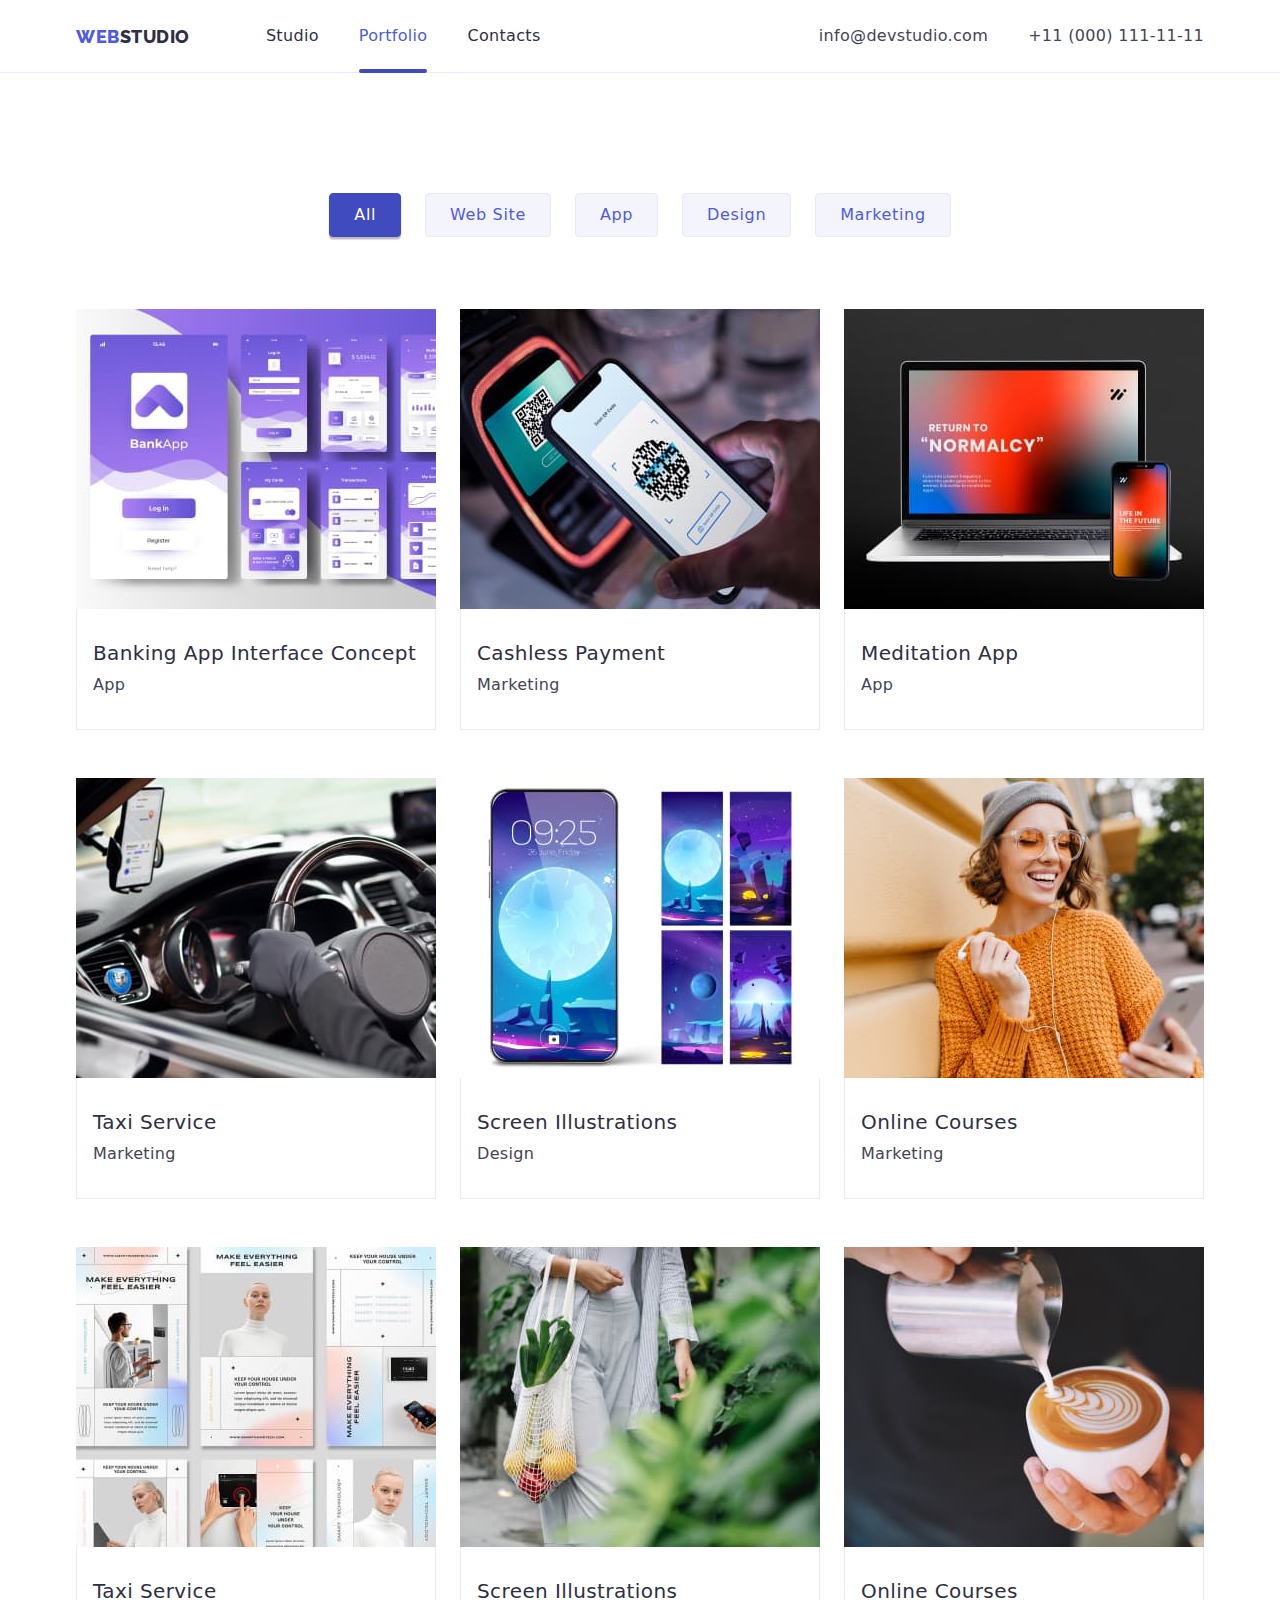
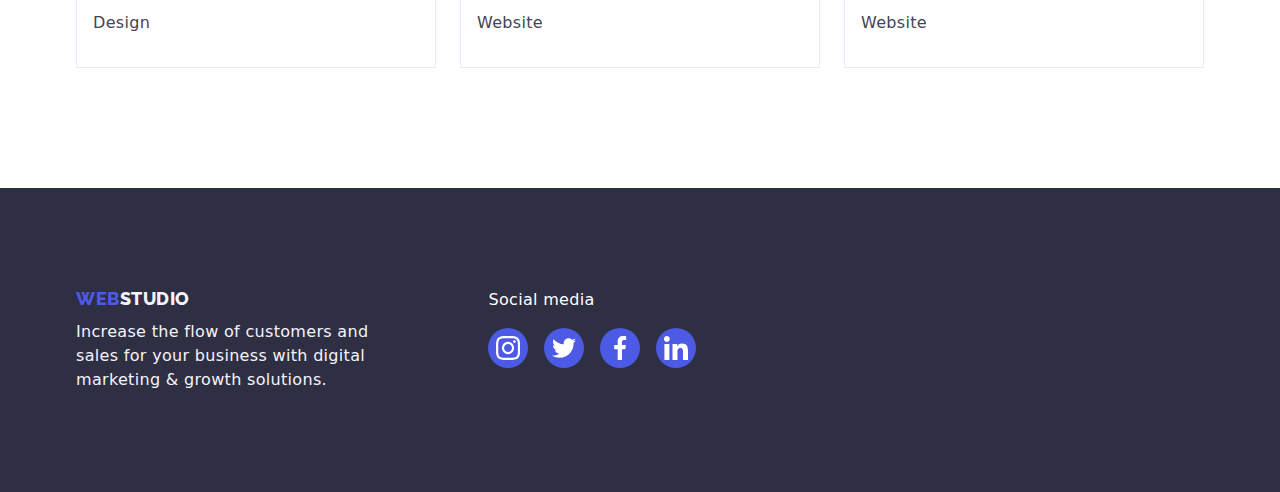
==== portfolio.html @ df626da4 "Initial commit" ====
<!DOCTYPE html>
<html lang="en">
  <head>
    <meta charset="UTF-8" />
    <meta name="viewport" content="width=device-width, initial-scale=1.0" />
    <title>Document</title>
    <link rel="stylesheet" href="./css/styles.css" />
    <link
      href="https://fonts.googleapis.com/css2?family=Raleway:wght@800&family=Roboto:wght@400;500;700;900&display=swap"
      rel="stylesheet"
    />
    <link
      rel="stylesheet"
      href="https://cdnjs.cloudflare.com/ajax/libs/modern-normalize/2.0.0/modern-normalize.min.css"
    />
  </head>
  <!-- This is header -->
  <body>
    <!--This is header-->
    <header class="header">
      <div class="container header-container">
        <!-- Navigation Bar -->
        <nav class="header-navigation">
          <a class="header-logo links" href="./index.html">
            <span class="web-logo">WEB</span
            ><span class="studio-logo">STUDIO </span>
          </a>

          <ul class="header-list lists">
            <li class="header-item">
              <a class="header-link links" href="./index.html">Studio</a>
            </li>
            <li class="header-item">
              <a class="header-link links current" href="./portfolio.html"
                >Portfolio</a
              >
            </li>
            <li class="header-item">
              <a class="header-link links" href="#">Contacts</a>
            </li>
          </ul>
        </nav>

        <ul class="header-address lists">
          <li>
            <a
              class="header-address-link links"
              href="mailto:info@devstudio.com"
              >info@devstudio.com</a
            >
          </li>
          <li>
            <a class="header-address-link links" href="tel:+110001111111"
              >+11 (000) 111-11-11</a
            >
          </li>
        </ul>
      </div>
    </header>
    <!-- This is main -->
    <main>
      <section class="section">
        <div class="container filter-containter">
          <ul class="filter lists">
            <li>
              <button class="filter-item active" type="button">All</button>
            </li>
            <li><button class="filter-item" type="button">Web Site</button></li>
            <li><button class="filter-item" type="button">App</button></li>
            <li><button class="filter-item" type="button">Design</button></li>
            <li>
              <button class="filter-item" type="button">Marketing</button>
            </li>
          </ul>
          <ul class="project lists">
            <li class="project-item">
              <a href="#" class="project-link links">
                <div class="project-cover-wrap">
                  <img
                    src="./images/project-card-1-1.jpg"
                    alt="banking app"
                    width="360"
                  />
                  <p class="project-cover-text">
                    14 Stylish and User-Friendly App Design Concepts · Task
                    Manager App · Calorie Tracker App · Exotic Fruit Ecommerce
                    App · Cloud Storage App
                  </p>
                </div>
                <div class="project-description">
                  <h3 class="project-title titles">
                    Banking App Interface Concept
                  </h3>
                  <p class="project-bottom-text bottom-text">App</p>
                </div>
              </a>
            </li>
            <li class="project-item">
              <a href="#" class="project-link links">
                <div class="project-cover-wrap">
                  <img
                    src="./images/project-card-1-2.jpg"
                    alt="cashless payment"
                    width="360"
                  />
                  <p class="project-cover-text">
                    14 Stylish and User-Friendly App Design Concepts · Task
                    Manager App · Calorie Tracker App · Exotic Fruit Ecommerce
                    App · Cloud Storage App
                  </p>
                </div>
                <div class="project-description">
                  <h3 class="project-title titles">Cashless Payment</h3>
                  <p class="project-bottom-text bottom-text">Marketing</p>
                </div>
              </a>
            </li>

            <li class="project-item">
              <a href="#" class="project-link links">
                <div class="project-cover-wrap">
                  <img
                    src="./images/project-card-1-3.jpg"
                    alt="meditation app"
                    width="360"
                  />
                  <p class="project-cover-text">
                    14 Stylish and User-Friendly App Design Concepts · Task
                    Manager App · Calorie Tracker App · Exotic Fruit Ecommerce
                    App · Cloud Storage App
                  </p>
                </div>
                <div class="project-description">
                  <h3 class="project-title titles">Meditation App</h3>
                  <p class="project-bottom-text bottom-text">App</p>
                </div>
              </a>
            </li>

            <li class="project-item">
              <a href="#" class="project-link links">
                <div class="project-cover-wrap">
                  <img
                    src="./images/project-card-2-1.jpg"
                    alt="taxi service"
                    width="360"
                  />
                  <p class="project-cover-text">
                    14 Stylish and User-Friendly App Design Concepts · Task
                    Manager App · Calorie Tracker App · Exotic Fruit Ecommerce
                    App · Cloud Storage App
                  </p>
                </div>
                <div class="project-description">
                  <h3 class="project-title titles">Taxi Service</h3>
                  <p class="project-bottom-text bottom-text">Marketing</p>
                </div>
              </a>
            </li>

            <li class="project-item">
              <a href="#" class="project-link links">
                <div class="project-cover-wrap">
                  <img
                    src="./images/project-card-2-2.jpg"
                    alt="screen illustrations"
                    width="360"
                  />
                  <p class="project-cover-text">
                    14 Stylish and User-Friendly App Design Concepts · Task
                    Manager App · Calorie Tracker App · Exotic Fruit Ecommerce
                    App · Cloud Storage App
                  </p>
                </div>
                <div class="project-description">
                  <h3 class="project-title titles">Screen Illustrations</h3>
                  <p class="project-bottom-text bottom-text">Design</p>
                </div>
              </a>
            </li>

            <li class="project-item">
              <a href="#" class="project-link links">
                <div class="project-cover-wrap">
                  <img
                    src="./images/project-card-2-3.jpg"
                    alt="online courses"
                    width="360"
                  />
                  <p class="project-cover-text">
                    14 Stylish and User-Friendly App Design Concepts · Task
                    Manager App · Calorie Tracker App · Exotic Fruit Ecommerce
                    App · Cloud Storage App
                  </p>
                </div>
                <div class="project-description">
                  <h3 class="project-title titles">Online Courses</h3>
                  <p class="project-bottom-text bottom-text">Marketing</p>
                </div>
              </a>
            </li>

            <li class="project-item">
              <a href="#" class="project-link links">
                <div class="project-cover-wrap">
                  <img
                    src="./images/project-card-3-1.jpg"
                    alt="instagram concept"
                    width="360"
                  />
                  <p class="project-cover-text">
                    14 Stylish and User-Friendly App Design Concepts · Task
                    Manager App · Calorie Tracker App · Exotic Fruit Ecommerce
                    App · Cloud Storage App
                  </p>
                </div>
                <div class="project-description">
                  <h3 class="project-title titles">Taxi Service</h3>
                  <p class="project-bottom-text bottom-text">Design</p>
                </div>
              </a>
            </li>

            <li class="project-item">
              <a href="#" class="project-link links">
                <div class="project-cover-wrap">
                  <img
                    src="./images/project-card-3-2.jpg"
                    alt="organic food"
                    width="360"
                  />
                  <p class="project-cover-text">
                    14 Stylish and User-Friendly App Design Concepts · Task
                    Manager App · Calorie Tracker App · Exotic Fruit Ecommerce
                    App · Cloud Storage App
                  </p>
                </div>
                <div class="project-description">
                  <h3 class="project-title titles">Screen Illustrations</h3>
                  <p class="project-bottom-text bottom-text">Website</p>
                </div>
              </a>
            </li>

            <li class="project-item">
              <a href="#" class="project-link links">
                <div class="project-cover-wrap">
                  <img
                    src="./images/project-card-3-3.jpg"
                    alt="fresh coffee"
                    width="360"
                  />
                  <p class="project-cover-text">
                    14 Stylish and User-Friendly App Design Concepts · Task
                    Manager App · Calorie Tracker App · Exotic Fruit Ecommerce
                    App · Cloud Storage App
                  </p>
                </div>
                <div class="project-description">
                  <h3 class="project-title titles">Online Courses</h3>
                  <p class="project-bottom-text bottom-text">Website</p>
                </div>
              </a>
            </li>
          </ul>
        </div>
      </section>
    </main>
    <!--This is footer-->
    <footer class="footer-section">
      <div class="container footer-container">
        <div>
          <a class="header-logo links" href="./index.html">
            <span class="web-logo">WEB</span
            ><span class="studio-logo studio-footer">STUDIO </span>
          </a>

          <p class="footer-bottom-text bottom-text">
            Increase the flow of customers and<br />
            sales for your business with digital<br />
            marketing & growth solutions.
          </p>
        </div>
        <div class="footer-social-media">
          <p class="footer-social-media-text">Social media</p>
          <ul class="footer-social-list lists">
            <li class="footer-icon-item">
              <a href="#" class="footer-social-link links">
                <svg class="footer-social-icon" width="24" height="24">
                  <use href="./images/icon.svg#instagram"></use>
                </svg>
              </a>
            </li>

            <li class="footer-icon-item">
              <a href="#" class="footer-social-link links">
                <svg class="footer-social-icon" width="24" height="24">
                  <use href="./images/icon.svg#twitter"></use>
                </svg>
              </a>
            </li>

            <li class="footer-icon-item">
              <a href="#" class="footer-social-link links">
                <svg class="footer-social-icon" width="24" height="24">
                  <use href="./images/icon.svg#facebook"></use>
                </svg>
              </a>
            </li>

            <li class="footer-icon-item">
              <a href="#" class="footer-social-link links">
                <svg class="footer-social-icon" width="24" height="24">
                  <use href="./images/icon.svg#linkedin"></use>
                </svg>
              </a>
            </li>
          </ul>
        </div>
      </div>
    </footer>
  </body>
</html>
---- css/styles.css ----
body {
  font-family: 'Roboto';
  font-size: 16px;
  font-style: normal;
  font-weight: 400;
  line-height: 24px;
  letter-spacing: 0.32px;
}

img {
  display: block;
  max-width: 100%;
  height: auto;
}

h1,
h2,
h3,
h4,
h5,
h6,
p,
ul {
  margin: 0;
  padding: 0;
}

:root {
  --iriscolor: #4d5ae5;
  --navyblue: #2e2f42;
  --navcolor: black;
  --oceancolor: #404bbf;
  --whitecolor: #ffffff;
  --slatecolor: #434455;
  --cornflowercolor: #e7e9fc;
  --cloudcolor: #f4f4fd;
  --greencolor: #31d0aa;
  --lightslatecolor: #8e8f99;
  --navybluemodalcolor: #2e2f42;
  --greycolor: #2e2f42;
  --dairycolor: #fcfcfc;
  --blackcolor: rgba(0, 0, 0, 0.2);
}

.lists {
  list-style-type: none;
  padding: 0;
}

.links {
  text-decoration: none;
}

.web-logo {
  color: var(--iriscolor);
}

.studio-logo {
  color: var(--navyblue);
}

.studio-footer {
  color: var(--cloudcolor);
}

.container {
  margin: 0 auto;
  width: 1158px;
  padding: 0 15px;
}

.section {
  padding: 120px 0;
}

.section-no-top-padding {
  padding-top: 0;
}

.section-grey {
  background-color: var(--cloudcolor);
}

.titles {
  font-size: 20px;
  font-weight: 500;
  letter-spacing: 0.4px;
  color: var(--navyblue);
  margin-bottom: 8px;
}

.bottom-text {
  color: var(--slatecolor);
}

.header-logo {
  color: var(--navyblue, #2e2f42);
  font-family: Raleway;
  font-size: 18px;
  font-weight: 800;
  line-height: 21px;
  letter-spacing: 0.54px;
  text-transform: uppercase;
}

.header-address-link {
  color: var(--slatecolor);
  padding: 24px 0;
  display: block;
  transition: color 250ms cubic-bezier(0.4, 0, 0.2, 1);
}

.header-address-link:hover,
.header-address-link:focus {
  color: var(--oceancolor);
}

.header-link {
  color: var(--navyblue);
  font-weight: 500;
  letter-spacing: 0.32px;
  padding: 24px 0;
  display: block;
  transition: color 250ms cubic-bezier(0.4, 0, 0.2, 1);
  position: relative;
}

.header-link::after {
  content: '';
  position: absolute;
  left: 0;
  bottom: -1px;
  border-radius: 2px;
  border: 2px solid var(--oceancolor);
  background-color: var(--oceancolor);
  width: 100%;
  transform: scaleX(0);
  transition: transform 250ms cubic-bezier(0.4, 0, 0.2, 1);
}

.header-link.links.current::after {
  content: '';
  position: absolute;
  left: 0;
  bottom: -1px;
  border-radius: 2px;
  border: 2px solid var(--oceancolor);
  background-color: var(--oceancolor);
  width: 100%;
  transform: scaleX(1);
  transition: transform 250ms cubic-bezier(0.4, 0, 0.2, 1);
}

.header-link:hover::after {
  transform: scaleX(1);
}

.current {
  color: var(--iriscolor);
}

.header-link:hover,
.header-link:focus,
.header-link:active {
  color: var(--oceancolor);
}

.header {
  border-bottom: 1px solid var(--cornflower, #e7e9fc);
}

.header-container {
  display: flex;
  justify-content: space-between;
}

.header-navigation {
  display: flex;
  align-items: center;
}

.header-list {
  display: flex;
  gap: 40px;
  margin-left: 76px;
}

.header-address {
  display: flex;
  gap: 40px;
  align-items: center;
}

.hero-section {
  padding: 188px 0;
  background-image: linear-gradient(
      to right,
      rgba(46, 47, 66, 0.7),
      rgba(46, 47, 66, 0.7)
    ),
    url(../images/hero-bg.jpg);
  background-repeat: no-repeat;
  background-position: center;
  background-size: cover;
  text-align: center;
  display: flex;
  align-items: center;
  justify-content: center;
}

.hero-title {
  color: var(--whitecolor);
  font-size: 56px;
  font-weight: 700;
  line-height: 60px;
  letter-spacing: 1.12px;
  margin-bottom: 40px;
}

.hero-button {
  border-radius: 4px;
  background: var(--iris, #4d5ae5);
  box-shadow: 0px 4px 4px 0px rgba(0, 0, 0, 0.15);
  color: var(--white, #fff);
  font-weight: 500;
  letter-spacing: 0.64px;
  border: none;
  cursor: pointer;
  font-family: inherit;
  font-size: 16px;
  padding: 16px 32px;
  transition: background-color 250ms cubic-bezier(0.4, 0, 0.2, 1);
}

.hero-button:hover,
.hero-button:focus {
  background-color: var(--oceancolor);
}

.section-title {
  color: var(--navyblue, #2e2f42);
  text-align: center;
  font-size: 36px;
  font-weight: 700;
  line-height: 40px;
  letter-spacing: 0.72px;
  text-transform: capitalize;
  margin-bottom: 72px;
}

.filter-item {
  padding: 12px 24px;
  border-radius: 4px;
  border: 1px solid var(--cornflower, #e7e9fc);
  background: var(--cloud, #f4f4fd);
  color: var(--iris, #4d5ae5);
  font-weight: 500;
  letter-spacing: 0.64px;
  cursor: pointer;
  font-size: 16px;
  font-family: inherit;
  transition: background-color 250ms cubic-bezier(0.4, 0, 0.2, 1),
    box-shadow 250ms cubic-bezier(0.4, 0, 0.2, 1),
    color 250ms cubic-bezier(0.4, 0, 0.2, 1),
    border-color 250ms cubic-bezier(0.4, 0, 0.2, 1);
}

.filter-item:hover,
.filter-item:focus {
  background: var(--oceancolor);
  box-shadow: 0px 2px 2px 0px rgba(0, 0, 0, 0.12),
    0px 2px 1px 0px rgba(0, 0, 0, 0.08), 0px 3px 1px 0px rgba(0, 0, 0, 0.1);
  color: var(--whitecolor);
  border-color: var(--oceancolor);
}

.filter {
  margin-bottom: 72px;
  display: flex;
  justify-content: center;
  align-items: center;
  gap: 24px;
}

.active {
  background: var(--oceancolor);
  box-shadow: 0px 2px 2px 0px rgba(0, 0, 0, 0.12),
    0px 2px 1px 0px rgba(0, 0, 0, 0.08), 0px 3px 1px 0px rgba(0, 0, 0, 0.1);
  color: var(--whitecolor);
  border-color: var(--oceancolor);
}

.features-svg-box {
  width: 100%;
  height: 112px;
  display: flex;
  border-radius: 4px;
  background: var(--cloud, #f4f4fd);
  justify-content: center;
  align-items: center;
  margin-bottom: 8px;
}

.features-list {
  display: flex;
  gap: 20px;
}

.what-we-do-list {
  display: flex;
  justify-content: space-between;
}

.team-list {
  display: flex;
  gap: 24px;
  text-align: center;
}

.team-item {
  border-radius: 0px 0px 4px 4px;
  background: var(--white, #fff);
  box-shadow: 0px 2px 1px 0px rgba(46, 47, 66, 0.08),
    0px 1px 1px 0px rgba(46, 47, 66, 0.16),
    0px 1px 6px 0px rgba(46, 47, 66, 0.08);
}

.team-social-list {
  display: flex;
  align-items: center;
  justify-content: center;
  gap: 24px;
  margin-top: 8px;
}

.team-social-link {
  width: 40px;
  height: 40px;
  display: flex;
  justify-content: center;
  align-items: center;
  border-radius: 50%;
  background-color: var(--iriscolor);
  color: var(--whitecolor);
  cursor: pointer;
  transition: background-color 250ms cubic-bezier(0.4, 0, 0.2, 1);
}

.team-social-link:hover,
.team-social-link:focus {
  background-color: var(--oceancolor);
}

.team-social-icon {
  fill: currentColor;
}

.card-content h3 {
  margin-bottom: 8px;
}

.card-content {
  padding: 32px 0;
}

.customers-list {
  display: flex;
  align-items: center;
  justify-content: center;
  gap: 24px;
}

.customers-box-link {
  width: 168px;
  height: 88px;
  display: flex;
  justify-content: center;
  align-items: center;
  cursor: pointer;
  border-radius: 4px;
  border: 1px solid var(--lightslate, #8e8f99);
  color: var(--lightslatecolor);
  transition: border-color 250ms cubic-bezier(0.4, 0, 0.2, 1),
    color 250ms cubic-bezier(0.4, 0, 0.2, 1);
}

.customers-box-link:hover,
.customers-box-link:focus {
  border-color: var(--oceancolor);
  color: var(--oceancolor);
}

.customers-icon {
  fill: currentColor;
  width: 104px;
  height: 56px;
}

.footer-section {
  background-color: var(--navyblue);
  padding: 100px 0;
}

.footer-container {
  display: flex;
  gap: 120px;
}

.footer-social-list {
  display: flex;
  align-items: center;
  gap: 16px;
  margin-top: 16px;
}

.footer-social-media-text {
  color: var(--white, #fff);
  font-weight: 500;
}

.footer-bottom-text {
  color: var(--cloud, #f4f4fd);
  margin-top: 8px;
}

.footer-social-link {
  width: 40px;
  height: 40px;
  display: flex;
  justify-content: center;
  align-items: center;
  border-radius: 50%;
  background-color: var(--iriscolor);
  color: var(--whitecolor);
  cursor: pointer;
  transition: background-color 250ms cubic-bezier(0.4, 0, 0.2, 1);
}

.footer-social-link:hover,
.footer-social-link:focus {
  background-color: var(--greencolor);
}

.footer-social-icon {
  fill: currentColor;
}

.project {
  display: flex;
  flex-wrap: wrap;
  gap: 48px 24px;
  justify-content: center;
  align-items: center;
}

.project-description {
  padding: 32px 16px;
  border: 1px solid var(--cornflower, #e7e9fc);
  border-top: none;
}

.project-link {
  display: block;
  transition: background-color 250ms cubic-bezier(0.4, 0, 0.2, 1),
    box-shadow 250ms cubic-bezier(0.4, 0, 0.2, 1);
}

.project-link:hover,
.project-link:focus {
  background-color: var(--white, #fff);
  box-shadow: 0px 2px 1px 0px rgba(46, 47, 66, 0.08),
    0px 1px 1px 0px rgba(46, 47, 66, 0.16),
    0px 1px 6px 0px rgba(46, 47, 66, 0.08);
}

.project-cover-wrap {
  position: relative;
  overflow: hidden;
}

.project-cover-text {
  position: absolute;
  top: 0;
  height: 100%;
  width: 100%;
  padding: 40px 32px 164px;
  color: var(--cloudcolor);
  background-color: var(--iriscolor);
  transform: translateY(100%);
  transition: transform 250ms cubic-bezier(0.4, 0, 0.2, 1);
}

.project-link:hover .project-cover-text,
.project-link:focus .project-cover-text {
  transform: translateY(0);
}

/* Modal window */
.backdrop {
  position: fixed;
  width: 100%;
  height: 100%;
  top: 0;
  left: 0;
  background-color: var(--blackcolor);
  transition: opacity 250ms cubic-bezier(0.4, 0, 0.2, 1),
    visibility 250ms cubic-bezier(0.4, 0, 0.2, 1);
}

.modal {
  position: absolute;
  top: 50%;
  left: 50%;
  width: 408px;
  height: 584px;
  border-radius: 4px;
  background-color: var(--dairycolor);
  box-shadow: 0px 2px 1px 0px rgba(0, 0, 0, 0.2),
    0px 1px 3px 0px rgba(0, 0, 0, 0.12), 0px 1px 1px 0px rgba(0, 0, 0, 0.14);

  transform: translate(-50%, -50%) scale(1);
  transition: transform 250ms cubic-bezier(0.4, 0, 0.2, 1);
}

.backdrop.is-hidden .modal {
  transform: translate(-50%, -50%) scale(0);
}

.modal-close {
  position: absolute;
  top: 8px;
  right: 8px;
  padding: 0;
  display: flex;
  justify-content: center;
  align-items: center;
  width: 24px;
  height: 24px;
  color: var(--navybluemodalcolor);
  background-color: var(--cornflowercolor);
  border: 1px solid rgba(0, 0, 0, 0.1);
  cursor: pointer;
  transition: color 250ms cubic-bezier(0.4, 0, 0.2, 1),
    background-color 250ms cubic-bezier(0.4, 0, 0.2, 1);
  border-radius: 50%;
}

.modal-close-icon {
  width: 8px;
  height: 8px;
  fill: currentColor;
}

.modal-close:hover,
.modal-close:focus {
  background-color: var(--oceancolor);
  color: var(--whitecolor);
}

.is-hidden {
  visibility: hidden;
  opacity: 0;
  pointer-events: none;
}
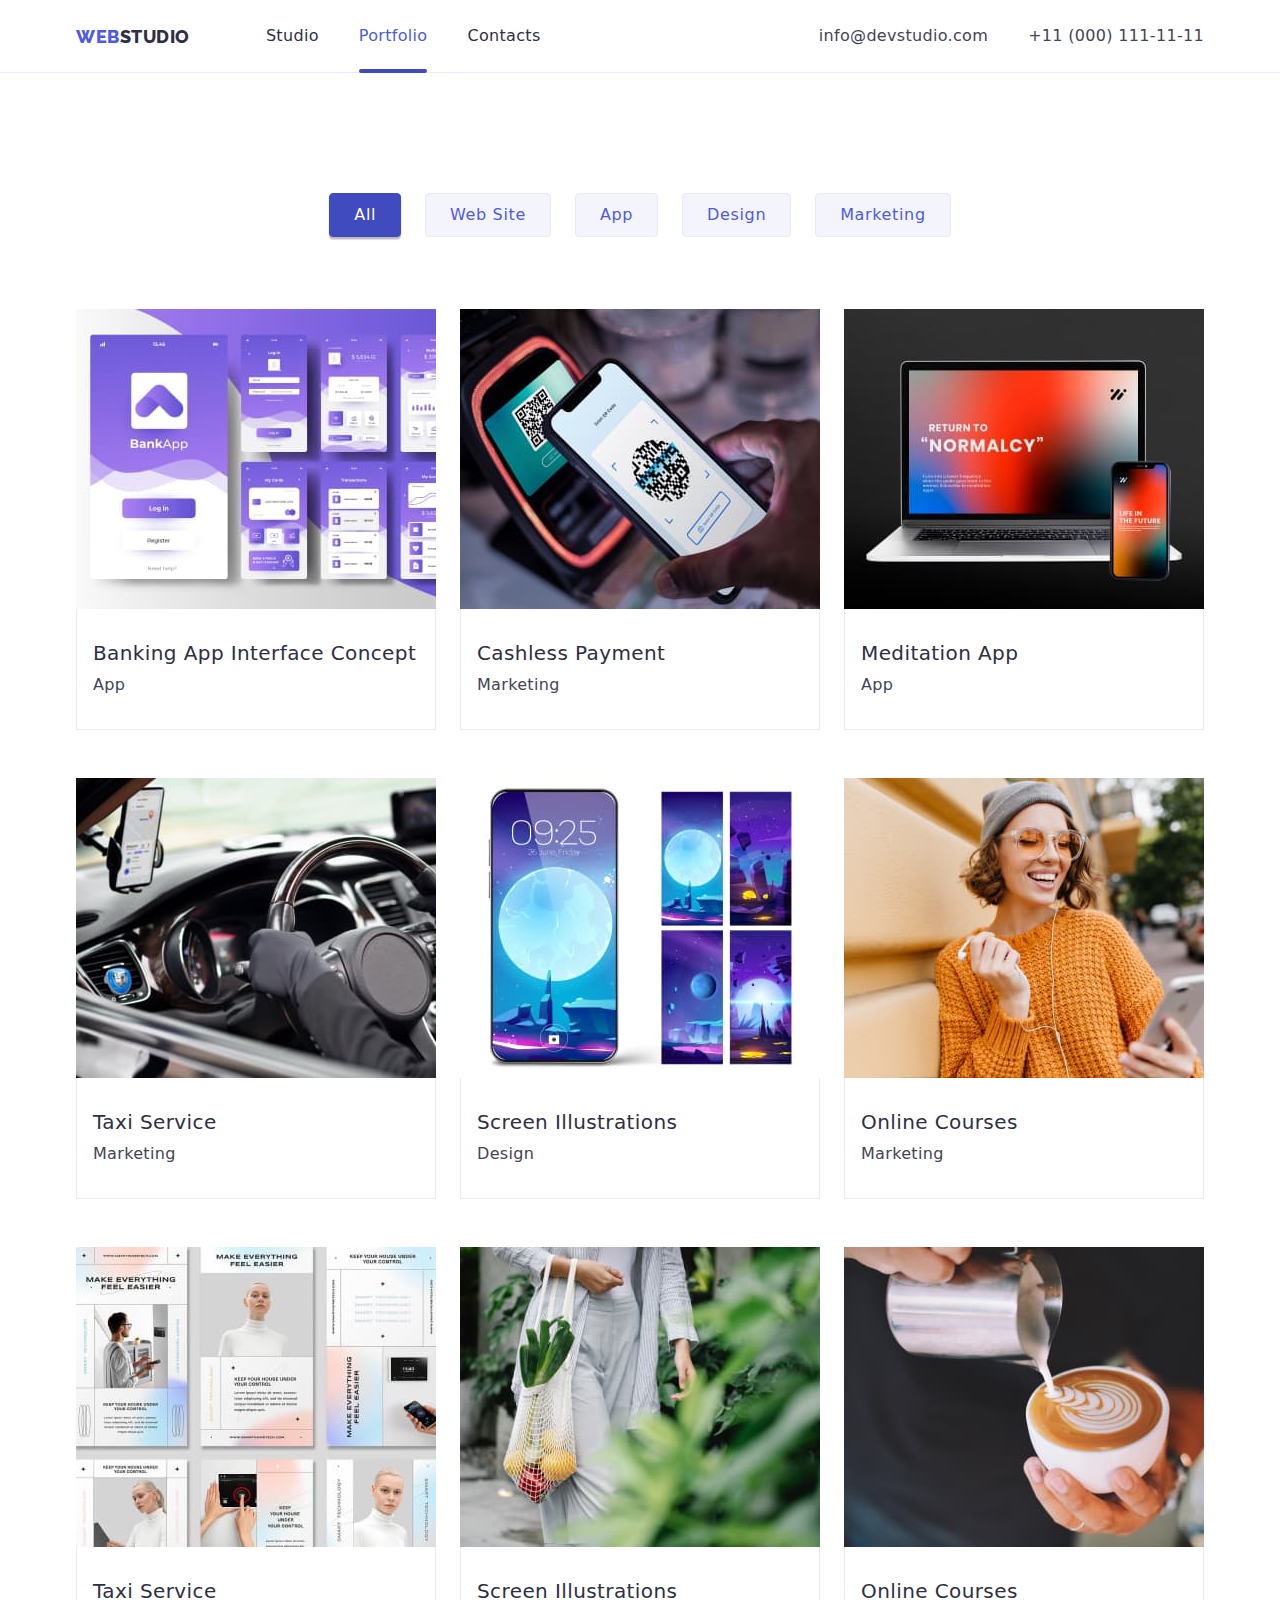
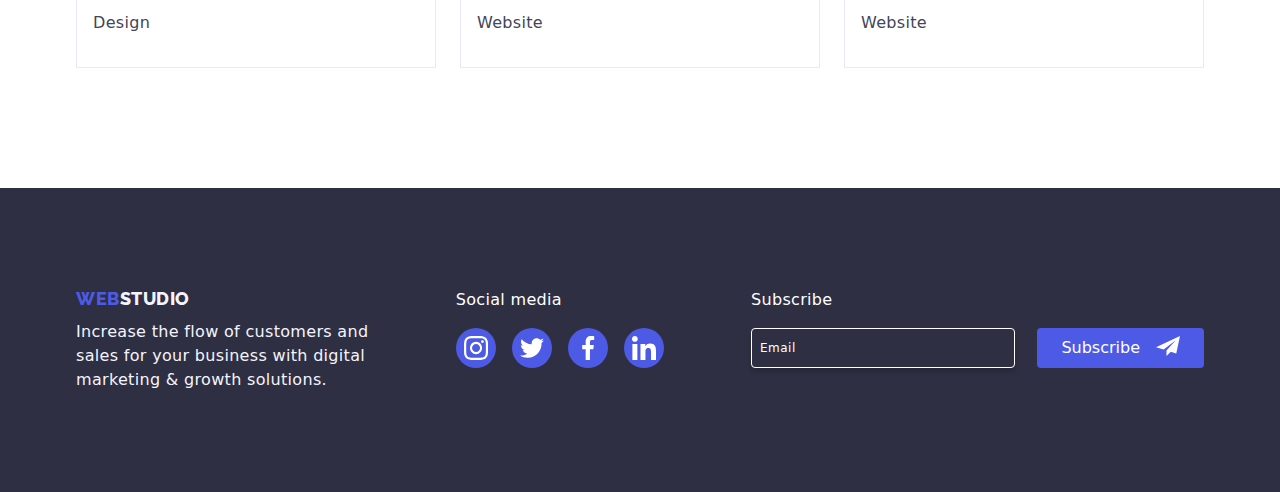
==== commit a4dabd9d: "11" ====
--- a/portfolio.html
+++ b/portfolio.html
@@ -317,6 +317,28 @@
             </li>
           </ul>
         </div>
+        <div class="newsletter-subscription">
+          <p class="newsletter-title">Subscribe</p>
+          <form class="newsletter-form">
+            <input
+              type="email"
+              name="email"
+              placeholder="Email"
+              class="newsletter-email"
+              required
+            />
+            <button type="submit" class="newsletter-subscription-button">
+              <div class="newsletter-subscription-box">
+                <div>Subscribe</div>
+                <div>
+                  <svg class="newsletter-subscription-icon">
+                    <use href="./images/icon.svg#icon-subscribe"></use>
+                  </svg>
+                </div>
+              </div>
+            </button>
+          </form>
+        </div>
       </div>
     </footer>
   </body>
--- a/css/styles.css
+++ b/css/styles.css
@@ -20,6 +20,7 @@
 h5,
 h6,
 p,
+button,
 ul {
   margin: 0;
   padding: 0;
@@ -353,6 +354,8 @@
 
 .team-social-icon {
   fill: currentColor;
+  width: 16px;
+  height: 16px;
 }
 
 .card-content h3 {
@@ -403,7 +406,7 @@
 
 .footer-container {
   display: flex;
-  gap: 120px;
+  justify-content: space-between;
 }
 
 .footer-social-list {
@@ -442,6 +445,74 @@
 }
 
 .footer-social-icon {
+  fill: currentColor;
+  width: 24px;
+  height: 24px;
+}
+
+.foote-subscribe {
+  margin-bottom: 16px;
+}
+
+.newsletter-form {
+  display: flex;
+  justify-content: space-between;
+  align-items: center;
+  margin-top: 16px;
+}
+
+.newsletter-title {
+  color: var(--white, #fff);
+  font-weight: 500;
+}
+
+.newsletter-subscription-button {
+  background-color: var(--iriscolor);
+  border-radius: 4px;
+  border: 0;
+  cursor: pointer;
+}
+
+.newsletter-subscription {
+  width: 453px;
+}
+
+.newsletter-subscription-box {
+  display: flex;
+  align-items: center;
+  justify-content: space-between;
+  gap: 16px;
+  color: var(--whitecolor);
+  padding: 8px 24px;
+  height: 40px;
+}
+
+.footer-subscribe-submit {
+  font-weight: 500;
+  letter-spacing: 0.64px;
+}
+
+.newsletter-email {
+  width: 264px;
+  height: 40px;
+  border-radius: 4px;
+  border: 1px solid var(--white, #fff);
+  box-shadow: 0px 4px 4px 0px rgba(0, 0, 0, 0.15);
+  font-size: 12px;
+  letter-spacing: 0.48px;
+  color: var(--whitecolor);
+  background: transparent;
+  padding: 8px;
+  outline: none;
+}
+
+.newsletter-email::placeholder {
+  color: var(--whitecolor);
+}
+
+.newsletter-subscription-icon {
+  width: 24px;
+  height: 24px;
   fill: currentColor;
 }
 
@@ -562,3 +633,78 @@
   opacity: 0;
   pointer-events: none;
 }
+
+.modal-title {
+  margin-top: 72px;
+  margin-bottom: 16px;
+  font-family: Roboto;
+  font-size: 16px;
+  font-style: normal;
+  font-weight: 500;
+  text-align: center;
+}
+
+.modal-order-form {
+  display: flex;
+  flex-direction: column;
+  align-items: center;
+  justify-content: center;
+  margin: 0 24px;
+  gap: 8px;
+}
+
+.modal-order-input {
+  width: 360px;
+  height: 40px;
+  border-radius: 4px;
+  border: 1px solid var(--navyblue-modal, rgba(46, 47, 66, 0.4));
+}
+
+.modal-order-input:hover,
+.modal-order-input:focus {
+  border-color: var(--iriscolor);
+}
+
+.modal-order-comment {
+  resize: none;
+  width: 360px;
+  height: 120px;
+}
+
+.modal-send-btn {
+  color: var(--whitecolor);
+  padding: 16px 32px;
+  text-align: center;
+  font-weight: 500;
+  letter-spacing: 0.64px;
+  border-radius: 4px;
+  background: var(--iris, #4d5ae5);
+  box-shadow: 0px 4px 4px 0px rgba(0, 0, 0, 0.15);
+  border: none;
+}
+
+.modal-privacy-check {
+  accent-color: var(--oceancolor);
+  outline: none;
+  width: 16px;
+}
+
+.modal-privacy {
+  display: flex;
+  align-items: center;
+  justify-content: center;
+
+  gap: 8px;
+  color: var(--lightslate, #8e8f99);
+  font-size: 12px;
+  line-height: 14px;
+  letter-spacing: 0.48px;
+}
+
+.modal-privacy-policy {
+  font-size: 12px;
+  line-height: 16px;
+  letter-spacing: 0.48px;
+  text-decoration-line: underline;
+  color: var(--iriscolor);
+}
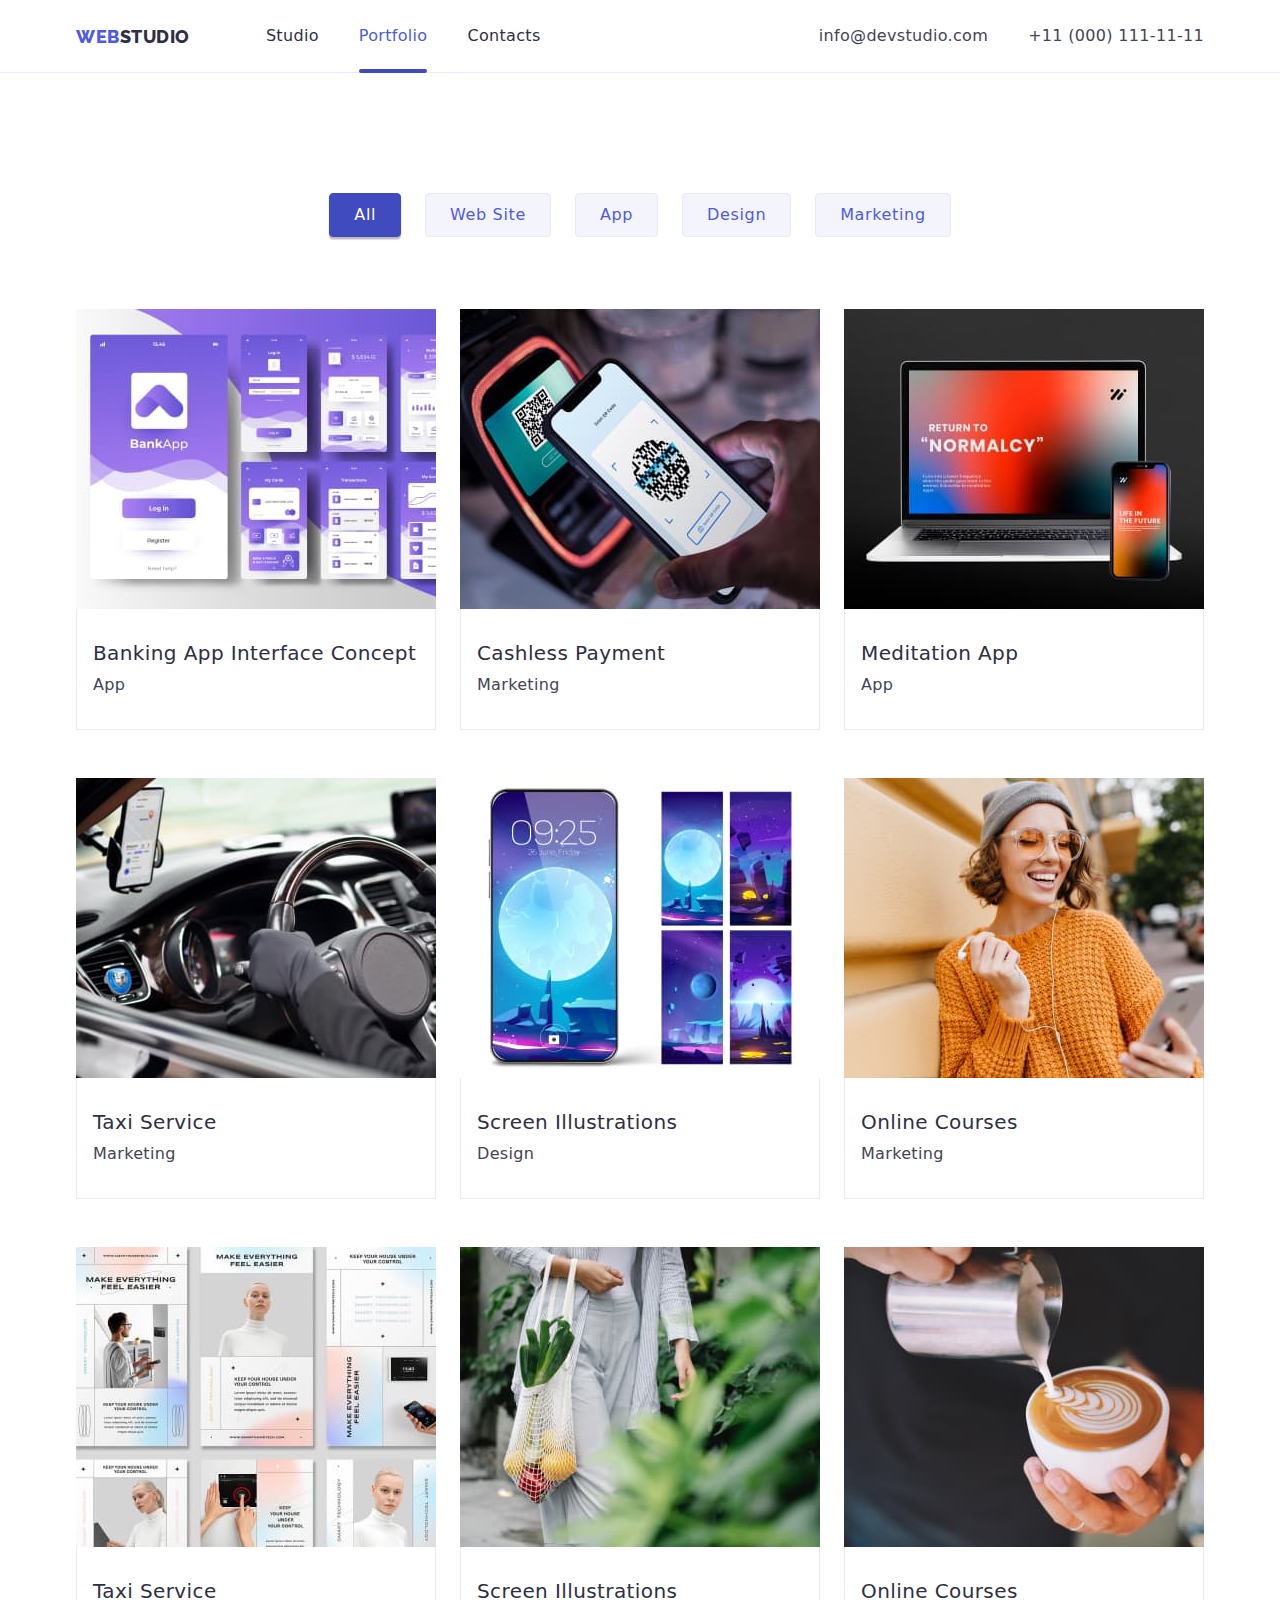
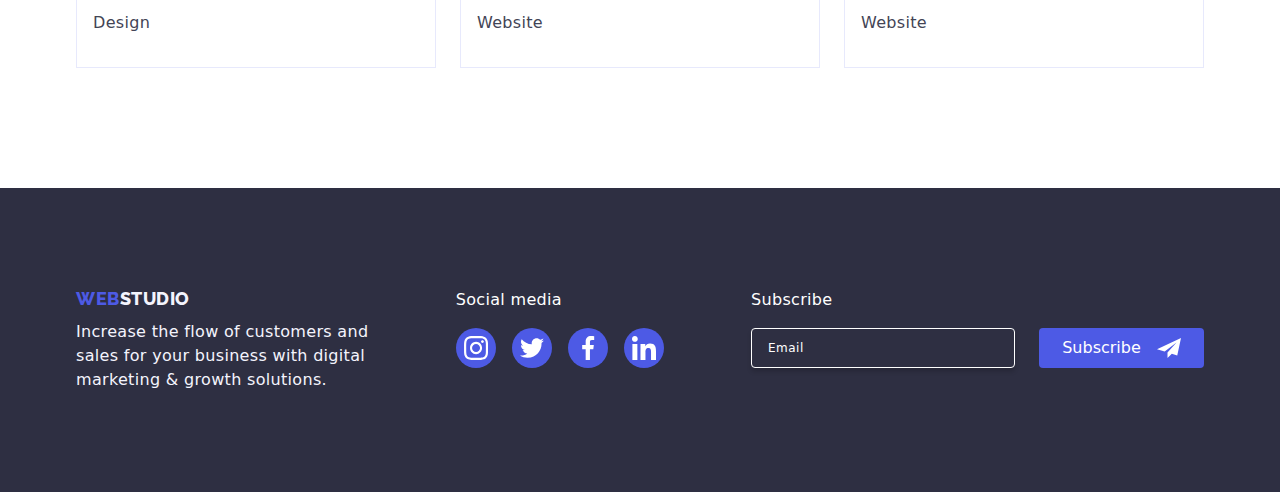
==== commit 2a7f97f1: "1" ====
--- a/portfolio.html
+++ b/portfolio.html
@@ -319,23 +319,21 @@
         </div>
         <div class="newsletter-subscription">
           <p class="newsletter-title">Subscribe</p>
-          <form class="newsletter-form">
-            <input
-              type="email"
-              name="email"
-              placeholder="Email"
-              class="newsletter-email"
-              required
-            />
+          <form class="newsletter-form" autocomplete="off">
+            <label>
+              <input
+                type="email"
+                name="email"
+                placeholder="Email"
+                class="newsletter-email"
+                required
+              />
+            </label>
             <button type="submit" class="newsletter-subscription-button">
-              <div class="newsletter-subscription-box">
-                <div>Subscribe</div>
-                <div>
-                  <svg class="newsletter-subscription-icon">
-                    <use href="./images/icon.svg#icon-subscribe"></use>
-                  </svg>
-                </div>
-              </div>
+              Subscribe
+              <svg class="newsletter-subscription-icon">
+                <use href="./images/icon.svg#icon-subscribe"></use>
+              </svg>
             </button>
           </form>
         </div>
--- a/css/styles.css
+++ b/css/styles.css
@@ -450,10 +450,6 @@
   height: 24px;
 }
 
-.foote-subscribe {
-  margin-bottom: 16px;
-}
-
 .newsletter-form {
   display: flex;
   justify-content: space-between;
@@ -464,32 +460,6 @@
 .newsletter-title {
   color: var(--white, #fff);
   font-weight: 500;
-}
-
-.newsletter-subscription-button {
-  background-color: var(--iriscolor);
-  border-radius: 4px;
-  border: 0;
-  cursor: pointer;
-}
-
-.newsletter-subscription {
-  width: 453px;
-}
-
-.newsletter-subscription-box {
-  display: flex;
-  align-items: center;
-  justify-content: space-between;
-  gap: 16px;
-  color: var(--whitecolor);
-  padding: 8px 24px;
-  height: 40px;
-}
-
-.footer-subscribe-submit {
-  font-weight: 500;
-  letter-spacing: 0.64px;
 }
 
 .newsletter-email {
@@ -502,18 +472,50 @@
   letter-spacing: 0.48px;
   color: var(--whitecolor);
   background: transparent;
-  padding: 8px;
+  padding: 8px 16px;
   outline: none;
+  transition: border-color 250ms cubic-bezier(0.4, 0, 0.2, 1);
+}
+
+.newsletter-email:hover,
+.newsletter-email:focus {
+  border-color: var(--oceancolor);
 }
 
 .newsletter-email::placeholder {
   color: var(--whitecolor);
+}
+
+.newsletter-subscription-button {
+  background-color: var(--iriscolor);
+  border-radius: 4px;
+  border: 0;
+  cursor: pointer;
+  width: 165px;
+  height: 40px;
+  display: flex;
+  align-items: center;
+  justify-content: center;
+  color: var(--whitecolor);
+  transition: background-color 250ms cubic-bezier(0.4, 0, 0.2, 1),
+    box-shadow 250ms cubic-bezier(0.4, 0, 0.2, 1);
+}
+
+.newsletter-subscription-button:hover,
+.newsletter-subscription-button:focus {
+  background-color: var(--ocean, #404bbf);
+  box-shadow: 0px 4px 4px 0px rgba(0, 0, 0, 0.15);
+}
+
+.newsletter-subscription {
+  width: 453px;
 }
 
 .newsletter-subscription-icon {
   width: 24px;
   height: 24px;
   fill: currentColor;
+  margin-left: 16px;
 }
 
 .project {
@@ -583,7 +585,8 @@
   top: 50%;
   left: 50%;
   width: 408px;
-  height: 584px;
+  min-height: 584px;
+  padding: 72px 24px 24px 24px;
   border-radius: 4px;
   background-color: var(--dairycolor);
   box-shadow: 0px 2px 1px 0px rgba(0, 0, 0, 0.2),
@@ -599,8 +602,8 @@
 
 .modal-close {
   position: absolute;
-  top: 8px;
-  right: 8px;
+  top: 24px;
+  right: 24px;
   padding: 0;
   display: flex;
   justify-content: center;
@@ -635,11 +638,7 @@
 }
 
 .modal-title {
-  margin-top: 72px;
-  margin-bottom: 16px;
-  font-family: Roboto;
-  font-size: 16px;
-  font-style: normal;
+  margin-bottom: 34px;
   font-weight: 500;
   text-align: center;
 }
@@ -649,26 +648,70 @@
   flex-direction: column;
   align-items: center;
   justify-content: center;
-  margin: 0 24px;
+  /* margin: 0 24px; */
   gap: 8px;
+}
+
+.label-text {
+  position: absolute;
+  top: -18px;
+}
+
+.modal-label {
+  color: var(--lightslate, #8e8f99);
+  font-size: 12px;
+  line-height: 14px;
+  letter-spacing: 0.48px;
+  position: relative;
+  margin-bottom: 26px;
 }
 
 .modal-order-input {
   width: 360px;
   height: 40px;
+  padding-left: 38px;
   border-radius: 4px;
   border: 1px solid var(--navyblue-modal, rgba(46, 47, 66, 0.4));
+  transition: border-color 250ms cubic-bezier(0.4, 0, 0.2, 1);
 }
 
 .modal-order-input:hover,
 .modal-order-input:focus {
   border-color: var(--iriscolor);
+}
+
+.modal-input-icon {
+  position: absolute;
+  fill: var(--navybluemodalcolor);
+  top: 50%;
+  transform: translateY(-50%);
+  left: 16px;
+  width: 18px;
+}
+
+.modal-input-icon:hover,
+.modal-input-icon:focus {
+  fill: var(--iriscolor);
 }
 
 .modal-order-comment {
   resize: none;
   width: 360px;
   height: 120px;
+  border-radius: 4px;
+  border: 1px solid var(--navyblue-modal, rgba(46, 47, 66, 0.4));
+  transition: border-color 250ms cubic-bezier(0.4, 0, 0.2, 1);
+}
+
+.modal-order-comment:hover,
+.modal-order-comment:focus {
+  border-color: var(--iriscolor);
+}
+
+.modal-order-comment::placeholder {
+  padding-top: 8px;
+  padding-left: 16px;
+  color: var(--navyblue-modal, rgba(46, 47, 66, 0.4));
 }
 
 .modal-send-btn {
@@ -681,24 +724,35 @@
   background: var(--iris, #4d5ae5);
   box-shadow: 0px 4px 4px 0px rgba(0, 0, 0, 0.15);
   border: none;
-}
-
-.modal-privacy-check {
-  accent-color: var(--oceancolor);
-  outline: none;
-  width: 16px;
+  cursor: pointer;
+  transition: background-color 250ms cubic-bezier(0.4, 0, 0.2, 1),
+    box-shadow 250ms cubic-bezier(0.4, 0, 0.2, 1);
+  width: 169px;
+  margin-top: 24px;
+}
+
+.modal-send-btn:hover,
+.modal-send-btn:focus {
+  background-color: var(--ocean, #404bbf);
+  box-shadow: 0px 4px 4px 0px rgba(0, 0, 0, 0.15);
 }
 
 .modal-privacy {
   display: flex;
   align-items: center;
   justify-content: center;
-
   gap: 8px;
   color: var(--lightslate, #8e8f99);
   font-size: 12px;
   line-height: 14px;
   letter-spacing: 0.48px;
+}
+
+.modal-privacy-check {
+  accent-color: var(--oceancolor);
+  outline: none;
+  width: 16px;
+  height: 16px;
 }
 
 .modal-privacy-policy {
